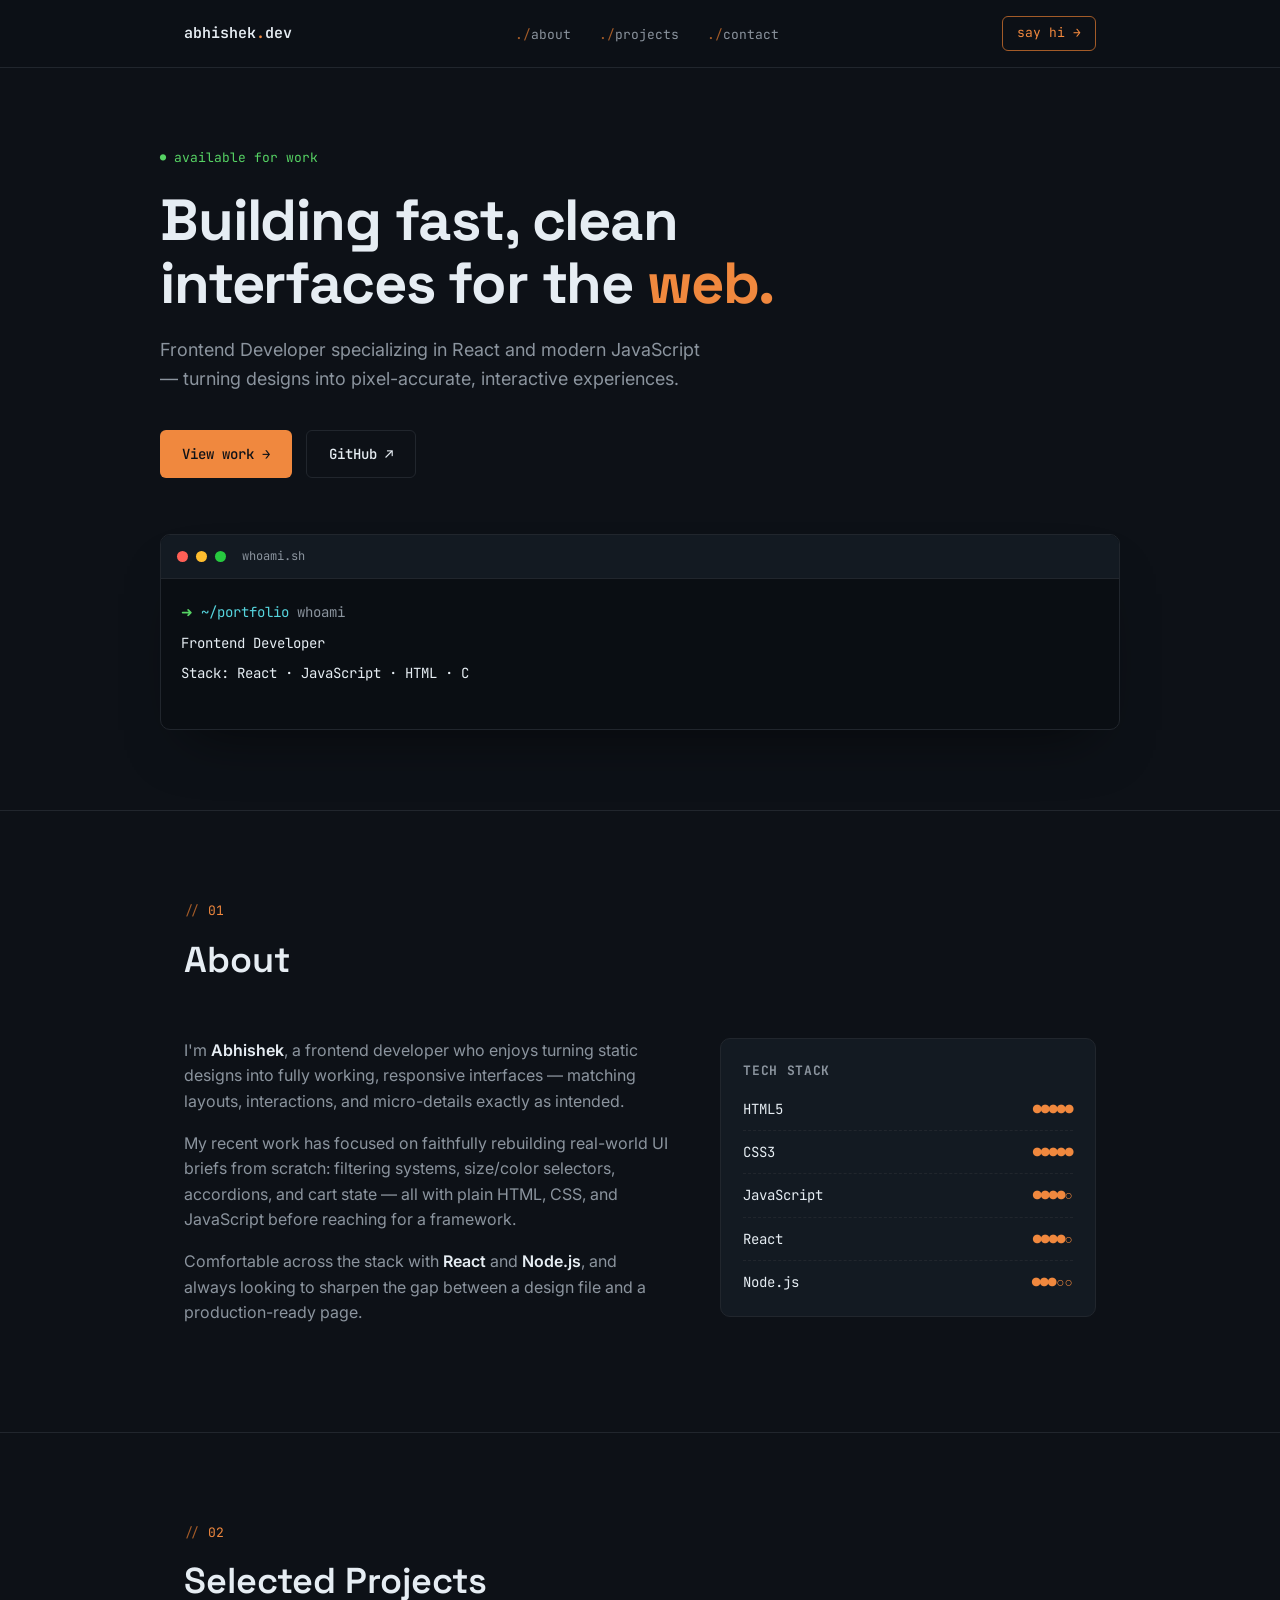
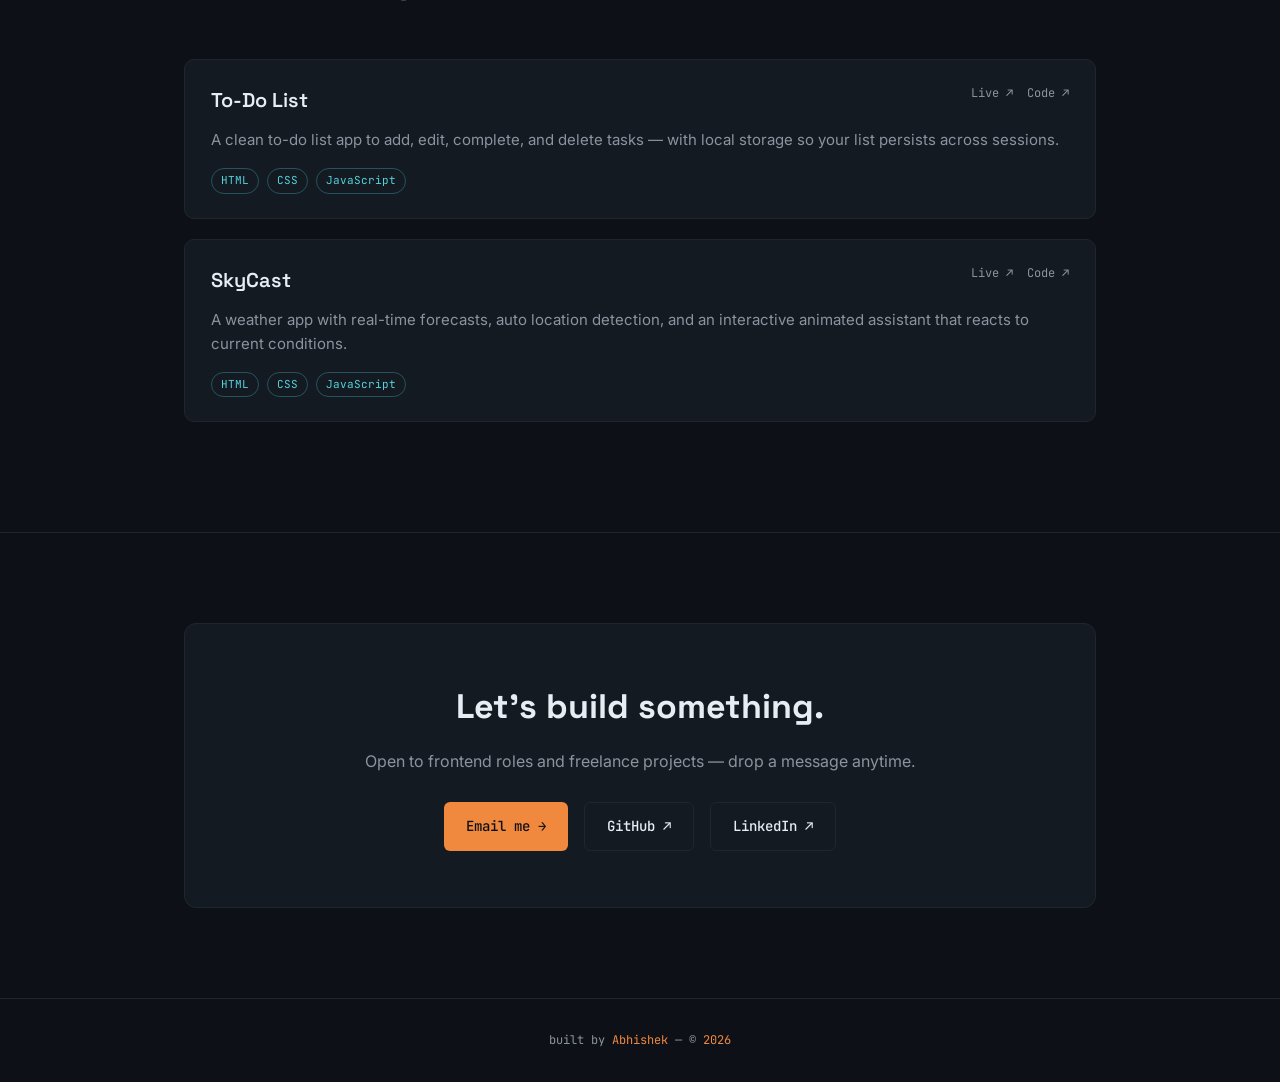
==== index.html @ 99a63ad7 "Rename index .html to index.html" ====
<!DOCTYPE html>
<html lang="en">

<head>
  <meta charset="UTF-8">
  <meta name="viewport" content="width=device-width, initial-scale=1.0">
  <title>Abhishek — Frontend Developer</title>
  <link rel="preconnect" href="https://fonts.googleapis.com">
  <link
    href="https://fonts.googleapis.com/css2?family=Space+Grotesk:wght@400;500;600;700&family=Inter:wght@400;500;600&family=JetBrains+Mono:wght@400;500;600&display=swap"
    rel="stylesheet">
  <link rel="stylesheet" href="style.css">
</head>

<body>

  <header>
    <nav>
      <div class="logo">abhishek<span>.</span>dev</div>
      <ul class="nav-links">
        <li><a href="#about">about</a></li>
        <li><a href="#projects">projects</a></li>
        <li><a href="#contact">contact</a></li>
      </ul>
      <a class="nav-cta" href="#contact">say hi →</a>
    </nav>
  </header>

  <section class="hero" style="border-top:none; padding-top:80px;">
    <div class="wrap" style="padding:0;">
      <div class="eyebrow">available for work</div>
      <h1>Building fast, clean<br>interfaces for the <span class="accent">web.</span></h1>
      <p class="lede">Frontend Developer specializing in React and modern JavaScript — turning designs into
        pixel-accurate, interactive experiences.</p>

      <div class="hero-cta">
        <a class="btn btn-primary" href="#projects">View work →</a>
        <a class="btn btn-secondary" href="https://github.com/abhishek01826" target="_blank" rel="noopener">GitHub ↗</a>
      </div>

      <div class="terminal">
        <div class="terminal-bar">
          <span class="dot red"></span><span class="dot yellow"></span><span class="dot green"></span>
          <span class="terminal-title">whoami.sh</span>
        </div>
        <div class="terminal-body" id="terminalBody">
          <div class="line"><span class="prompt">➜</span> <span class="path">~/portfolio</span> whoami</div>
        </div>
      </div>
    </div>
  </section>

  <section id="about">
    <div class="wrap">
      <div class="section-head">
        <div class="section-tag">01</div>
        <h2>About</h2>
      </div>
      <div class="about-grid">
        <div>
          <p>I'm <strong>Abhishek</strong>, a frontend developer who enjoys turning static designs into fully working,
            responsive interfaces — matching layouts, interactions, and micro-details exactly as intended.</p>
          <p>My recent work has focused on faithfully rebuilding real-world UI briefs from scratch: filtering systems,
            size/color selectors, accordions, and cart state — all with plain HTML, CSS, and JavaScript before reaching
            for a framework.</p>
          <p>Comfortable across the stack with <strong>React</strong> and <strong>Node.js</strong>, and always looking
            to sharpen the gap between a design file and a production-ready page.</p>
        </div>
        <div class="stack-box">
          <h3>Tech Stack</h3>
          <ul class="stack-list">
            <li>HTML5 <span class="level">●●●●●</span></li>
            <li>CSS3 <span class="level">●●●●●</span></li>
            <li>JavaScript <span class="level">●●●●○</span></li>
            <li>React <span class="level">●●●●○</span></li>
            <li>Node.js <span class="level">●●●○○</span></li>
          </ul>
        </div>
      </div>
    </div>
  </section>

  <section id="projects">
    <div class="wrap">
      <div class="section-head">
        <div class="section-tag">02</div>
        <h2>Selected Projects</h2>
      </div>

      <div class="project-card">
        <div class="project-head">
          <h3>To-Do List</h3>
          <div class="project-links">
            <a href="#" target="_blank" rel="noopener">Live ↗</a>
            <a href="https://github.com/abhishek01826/To-Do-List-" target="_blank" rel="noopener">Code ↗</a>
          </div>
        </div>
        <div class="project-body">
          <p>A clean to-do list app to add, edit, complete, and delete tasks — with local storage so your list persists
            across sessions.</p>
          <div class="tag-row">
            <span class="tag">HTML</span><span class="tag">CSS</span><span class="tag">JavaScript</span>
          </div>
        </div>
      </div>

      <div class="project-card">
        <div class="project-head">
          <h3>SkyCast</h3>
          <div class="project-links">
            <a href="#" target="_blank" rel="noopener">Live ↗</a>
            <a href="https://github.com/abhishek01826/skyCast-" target="_blank" rel="noopener">Code ↗</a>
          </div>
        </div>
        <div class="project-body">
          <p>A weather app with real-time forecasts, auto location detection, and an interactive animated assistant that
            reacts to current conditions.</p>
          <div class="tag-row">
            <span class="tag">HTML</span><span class="tag">CSS</span><span class="tag">JavaScript</span>
          </div>
        </div>
      </div>



  </section>

  <section id="contact">
    <div class="wrap">
      <div class="contact-box">
        <h2>Let's build something.</h2>
        <p>Open to frontend roles and freelance projects — drop a message anytime.</p>
        <div class="contact-links">
          <a class="btn btn-primary" href="mailto:agnihotriabhishek425@gmail.com">Email me →</a>
          <a class="btn btn-secondary" href="https://github.com/abhishek01826" target="_blank" rel="noopener">GitHub
            ↗</a>
          <a class="btn btn-secondary" href="https://www.linkedin.com/in/abhishekagnihotri18/" target="_blank" rel="noopener">LinkedIn ↗</a>
        </div>
      </div>
    </div>
  </section>

  <footer>
    built by <span>Abhishek</span> — © <span id="year"></span>
  </footer>

  <script src="script.js"></script>
</body>

</html>
---- style.css ----
:root{
  --bg: #0d1117;
  --bg-raised: #131a22;
  --bg-terminal: #0a0e13;
  --border: #21262d;
  --text: #e6edf3;
  --text-muted: #8b949e;
  --accent: #f0883e;
  --accent-dim: #a35b28;
  --teal: #56d4dd;
  --green: #56d364;
  --font-display: 'Space Grotesk', sans-serif;
  --font-body: 'Inter', sans-serif;
  --font-mono: 'JetBrains Mono', monospace;
}

*{ margin:0; padding:0; box-sizing:border-box; }
html{ scroll-behavior:smooth; }

body{
  background: var(--bg);
  color: var(--text);
  font-family: var(--font-body);
  line-height:1.6;
  overflow-x:hidden;
}

a{ color:inherit; text-decoration:none; }
::selection{ background: var(--accent); color:#0d1117; }

@media (prefers-reduced-motion: reduce){
  *{ animation-duration:0.01ms !important; animation-iteration-count:1 !important; transition-duration:0.01ms !important; }
}

/* ---------- Layout shell ---------- */
.wrap{ max-width:960px; margin:0 auto; padding:0 24px; }

/* ---------- Nav ---------- */
header{
  position:sticky; top:0; z-index:100;
  background:rgba(13,17,23,0.85);
  backdrop-filter: blur(10px);
  border-bottom:1px solid var(--border);
}
nav{
  display:flex; align-items:center; justify-content:space-between;
  padding:16px 24px; max-width:960px; margin:0 auto;
}
.logo{
  font-family:var(--font-mono); font-weight:600; font-size:15px;
  color:var(--text);
}
.logo span{ color:var(--accent); }
.nav-links{ display:flex; gap:28px; list-style:none; }
.nav-links a{
  font-family:var(--font-mono); font-size:13px; color:var(--text-muted);
  transition:color .2s ease;
  position:relative;
}
.nav-links a::before{ content:'./'; color:var(--accent-dim); }
.nav-links a:hover{ color:var(--accent); }
.nav-cta{
  font-family:var(--font-mono); font-size:13px;
  border:1px solid var(--accent-dim); color:var(--accent);
  padding:6px 14px; border-radius:6px;
  transition:all .2s ease;
}
.nav-cta:hover{ background:var(--accent); color:#0d1117; }

@media (max-width:720px){
  .nav-links{ display:none; }
}

/* ---------- Hero (terminal window) ---------- */
.hero{
  padding:100px 24px 80px;
}
.eyebrow{
  font-family:var(--font-mono); font-size:13px; color:var(--green);
  display:flex; align-items:center; gap:8px; margin-bottom:20px;
}
.eyebrow::before{ content:'●'; font-size:10px; }

.hero h1{
  font-family:var(--font-display);
  font-weight:700;
  font-size:clamp(36px, 6vw, 58px);
  line-height:1.1;
  letter-spacing:-0.02em;
  max-width:820px;
  margin-bottom:20px;
}
.hero h1 .accent{ color:var(--accent); }

.hero p.lede{
  font-size:18px; color:var(--text-muted); max-width:560px; margin-bottom:36px;
}

.hero-cta{ display:flex; gap:14px; flex-wrap:wrap; margin-bottom:56px; }
.btn{
  font-family:var(--font-mono); font-size:14px; font-weight:500;
  padding:12px 22px; border-radius:6px; display:inline-flex; align-items:center; gap:8px;
  transition:transform .15s ease, box-shadow .15s ease;
}
.btn-primary{ background:var(--accent); color:#0d1117; }
.btn-primary:hover{ transform:translateY(-2px); box-shadow:0 8px 20px -8px rgba(240,136,62,0.5); }
.btn-secondary{ border:1px solid var(--border); color:var(--text); }
.btn-secondary:hover{ border-color:var(--text-muted); transform:translateY(-2px); }

/* terminal window */
.terminal{
  background:var(--bg-terminal);
  border:1px solid var(--border);
  border-radius:10px;
  overflow:hidden;
  box-shadow:0 30px 60px -30px rgba(0,0,0,0.6);
}
.terminal-bar{
  display:flex; align-items:center; gap:8px;
  padding:12px 16px; border-bottom:1px solid var(--border);
  background:var(--bg-raised);
}
.dot{ width:11px; height:11px; border-radius:50%; }
.dot.red{ background:#ff5f56; }
.dot.yellow{ background:#ffbd2e; }
.dot.green{ background:#27c93f; }
.terminal-title{
  margin-left:8px; font-family:var(--font-mono); font-size:12px; color:var(--text-muted);
}
.terminal-body{
  padding:22px 20px; font-family:var(--font-mono); font-size:14px; min-height:150px;
}
.terminal-body .line{ margin-bottom:8px; color:var(--text-muted); }
.terminal-body .prompt{ color:var(--green); }
.terminal-body .path{ color:var(--teal); }
.terminal-body .output{ color:var(--text); }
.cursor{
  display:inline-block; width:8px; height:16px; background:var(--accent);
  vertical-align:middle; animation:blink 1s step-end infinite;
}
@keyframes blink{ 50%{ opacity:0; } }

/* ---------- Section shared ---------- */
section{ padding:90px 24px; border-top:1px solid var(--border); }
.section-head{ margin-bottom:48px; }
.section-tag{
  font-family:var(--font-mono); font-size:13px; color:var(--accent); margin-bottom:10px;
}
.section-tag::before{ content:'// '; color:var(--accent-dim); }
.section-head h2{
  font-family:var(--font-display); font-size:clamp(26px,4vw,36px); font-weight:600;
}

/* ---------- About ---------- */
.about-grid{
  display:grid; grid-template-columns: 1.3fr 1fr; gap:48px; align-items:start;
}
.about-grid p{ color:var(--text-muted); margin-bottom:16px; font-size:16px; }
.about-grid p strong{ color:var(--text); font-weight:600; }
.stack-box{
  background:var(--bg-raised); border:1px solid var(--border); border-radius:10px; padding:22px;
}
.stack-box h3{
  font-family:var(--font-mono); font-size:13px; color:var(--text-muted); margin-bottom:16px; text-transform:uppercase; letter-spacing:0.05em;
}
.stack-list{ list-style:none; display:flex; flex-direction:column; gap:10px; }
.stack-list li{
  font-family:var(--font-mono); font-size:14px; display:flex; justify-content:space-between;
  padding-bottom:10px; border-bottom:1px dashed var(--border);
}
.stack-list li:last-child{ border-bottom:none; padding-bottom:0; }
.stack-list .level{ color:var(--accent); }

@media (max-width:720px){ .about-grid{ grid-template-columns:1fr; } }

/* ---------- Projects ---------- */
.project-card{
  background:var(--bg-raised); border:1px solid var(--border); border-radius:10px;
  margin-bottom:20px; overflow:hidden;
  transition:border-color .2s ease, transform .2s ease;
}
.project-card:hover{ border-color:var(--accent-dim); transform:translateY(-3px); }
.project-head{
  display:flex; justify-content:space-between; align-items:flex-start;
  padding:24px 26px 0;
}
.project-head h3{ font-family:var(--font-display); font-size:20px; font-weight:600; }
.project-links{ display:flex; gap:14px; }
.project-links a{ font-family:var(--font-mono); font-size:12px; color:var(--text-muted); }
.project-links a:hover{ color:var(--accent); }
.project-body{ padding:12px 26px 24px; }
.project-body p{ color:var(--text-muted); font-size:15px; margin-bottom:16px; }
.tag-row{ display:flex; gap:8px; flex-wrap:wrap; }
.tag{
  font-family:var(--font-mono); font-size:11px; color:var(--teal);
  border:1px solid rgba(86,212,221,0.3); padding:3px 9px; border-radius:20px;
}

/* ---------- Contact ---------- */
.contact-box{
  background:var(--bg-raised); border:1px solid var(--border); border-radius:12px;
  padding:56px 40px; text-align:center;
}
.contact-box h2{
  font-family:var(--font-display); font-size:clamp(24px,4vw,34px); margin-bottom:14px;
}
.contact-box p{ color:var(--text-muted); margin-bottom:28px; }
.contact-links{ display:flex; gap:16px; justify-content:center; flex-wrap:wrap; }

footer{
  padding:32px 24px; text-align:center; font-family:var(--font-mono); font-size:12px; color:var(--text-muted);
  border-top:1px solid var(--border);
}
footer span{ color:var(--accent); }
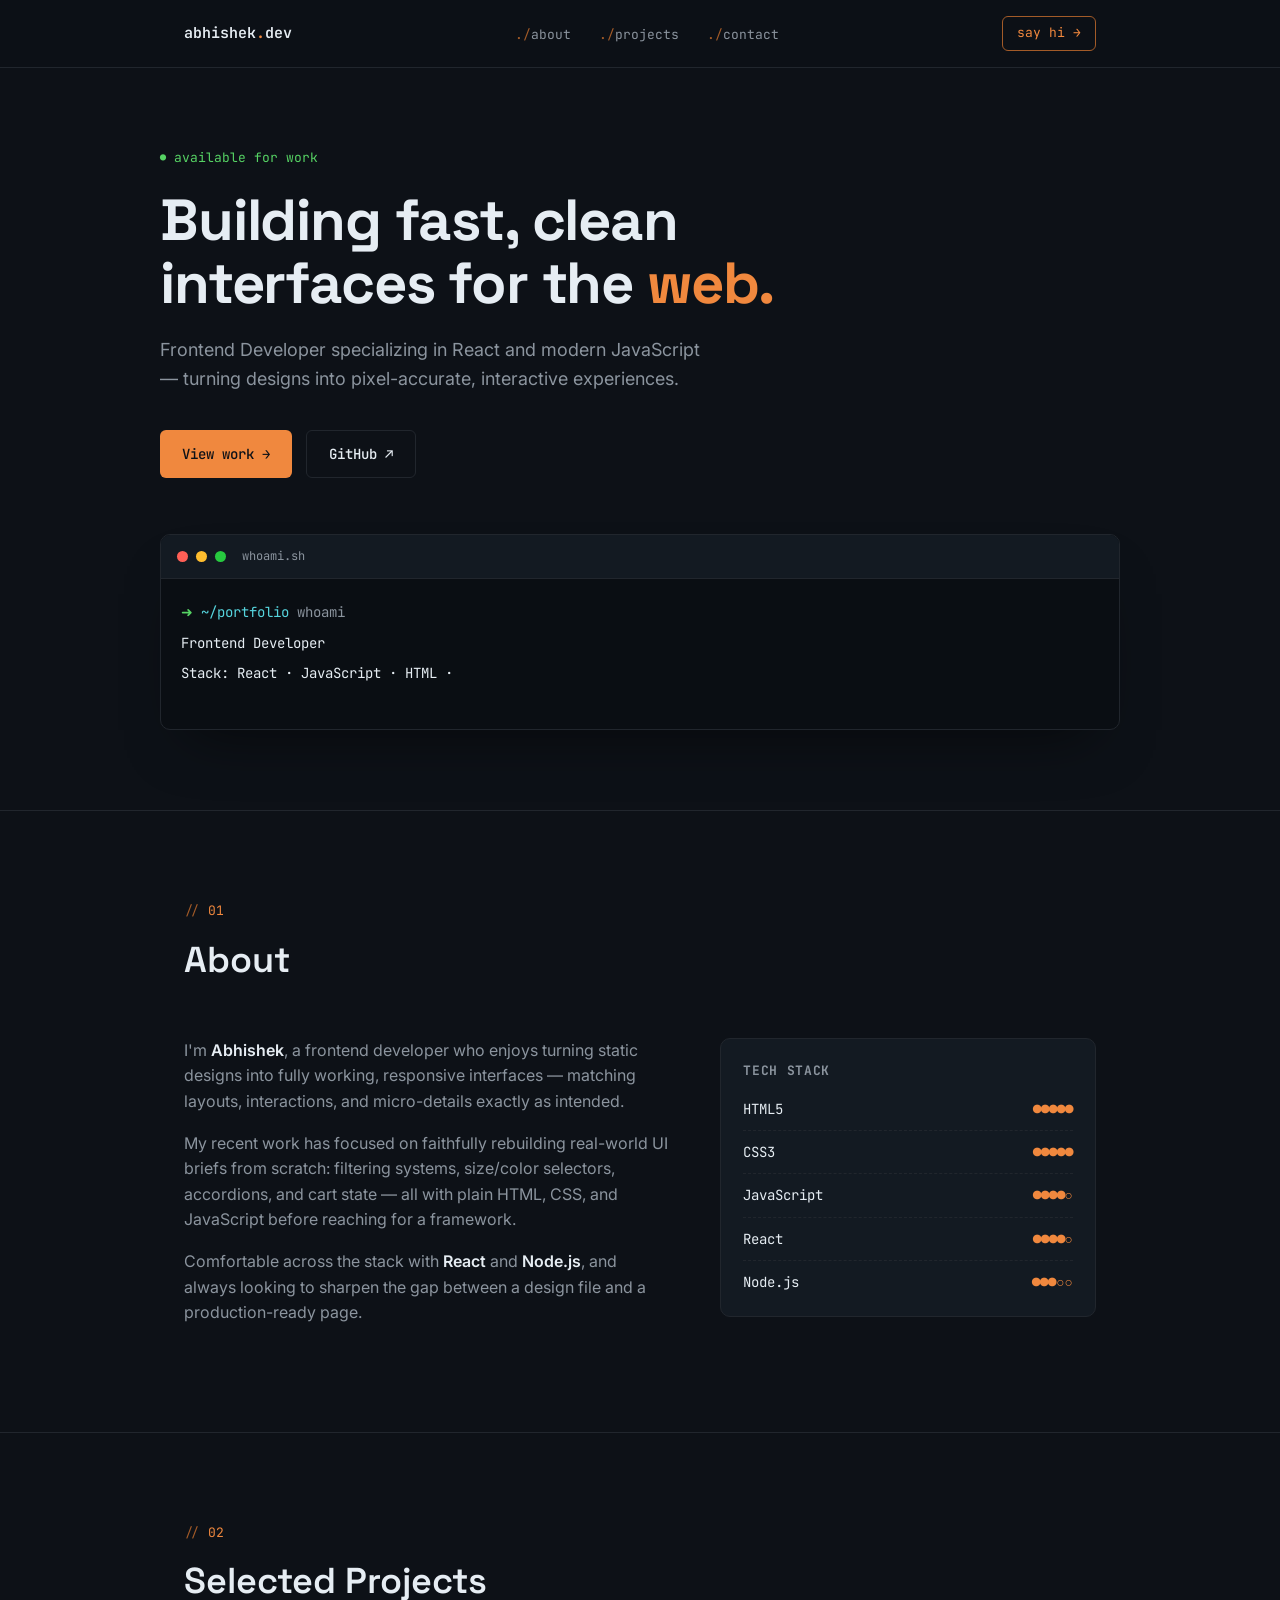
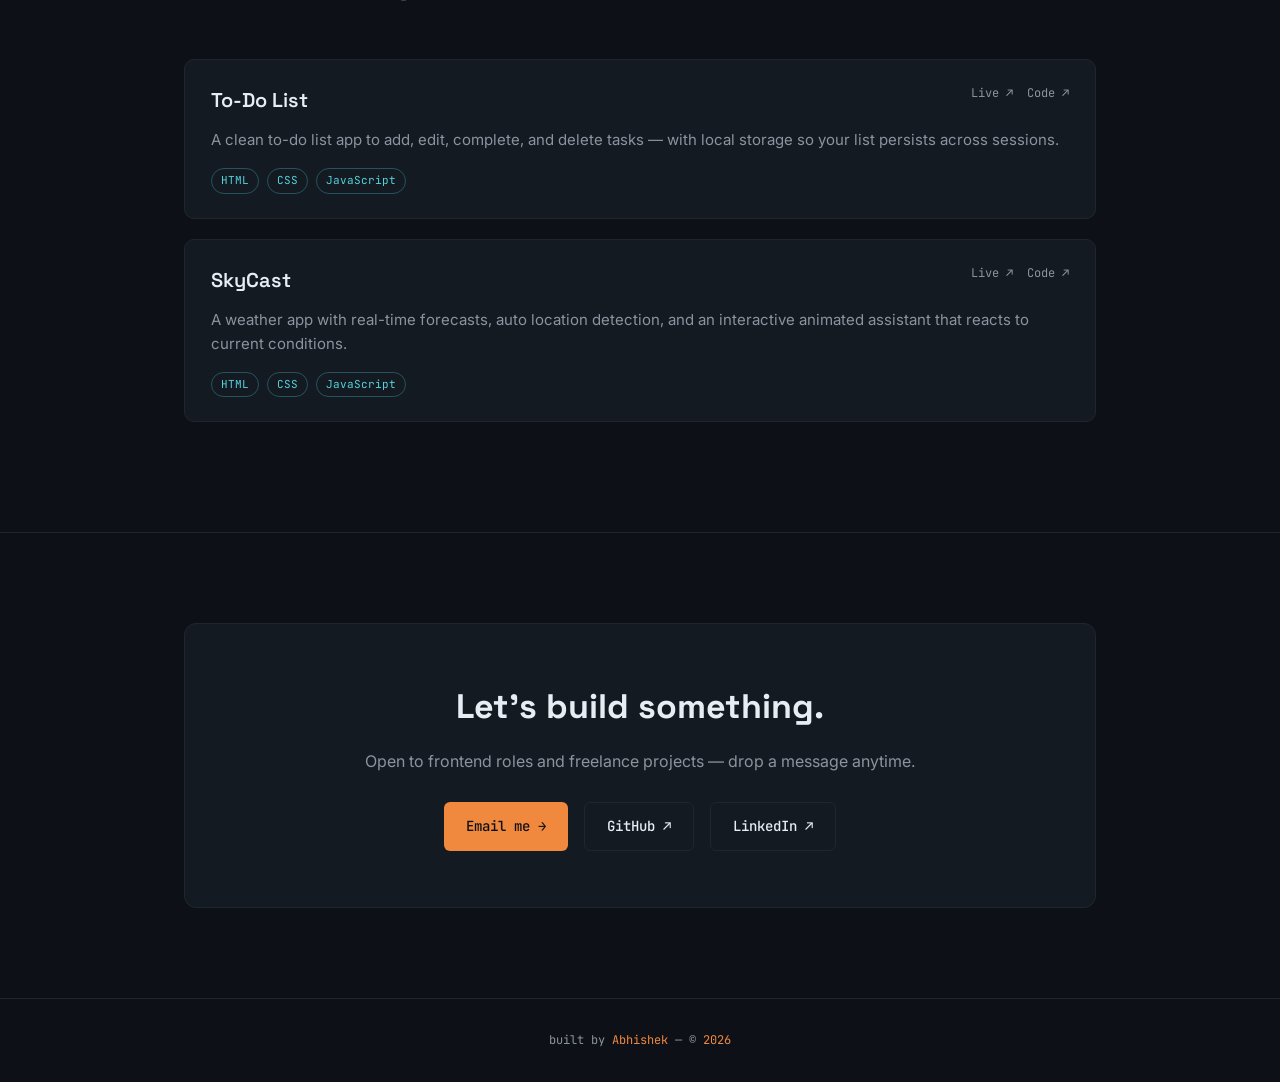
==== commit 1b9801f1: "Update index.html" ====
--- a/index.html
+++ b/index.html
@@ -91,7 +91,7 @@
         <div class="project-head">
           <h3>To-Do List</h3>
           <div class="project-links">
-            <a href="#" target="_blank" rel="noopener">Live ↗</a>
+            <a href="https://to-do-list-sigma-orpin.vercel.app/" target="_blank" rel="noopener">Live ↗</a>
             <a href="https://github.com/abhishek01826/To-Do-List-" target="_blank" rel="noopener">Code ↗</a>
           </div>
         </div>
@@ -108,7 +108,7 @@
         <div class="project-head">
           <h3>SkyCast</h3>
           <div class="project-links">
-            <a href="#" target="_blank" rel="noopener">Live ↗</a>
+            <a href="https://sky-cast-qryfgbx4b-abhishek01826s-projects.vercel.app/" target="_blank" rel="noopener">Live ↗</a>
             <a href="https://github.com/abhishek01826/skyCast-" target="_blank" rel="noopener">Code ↗</a>
           </div>
         </div>
